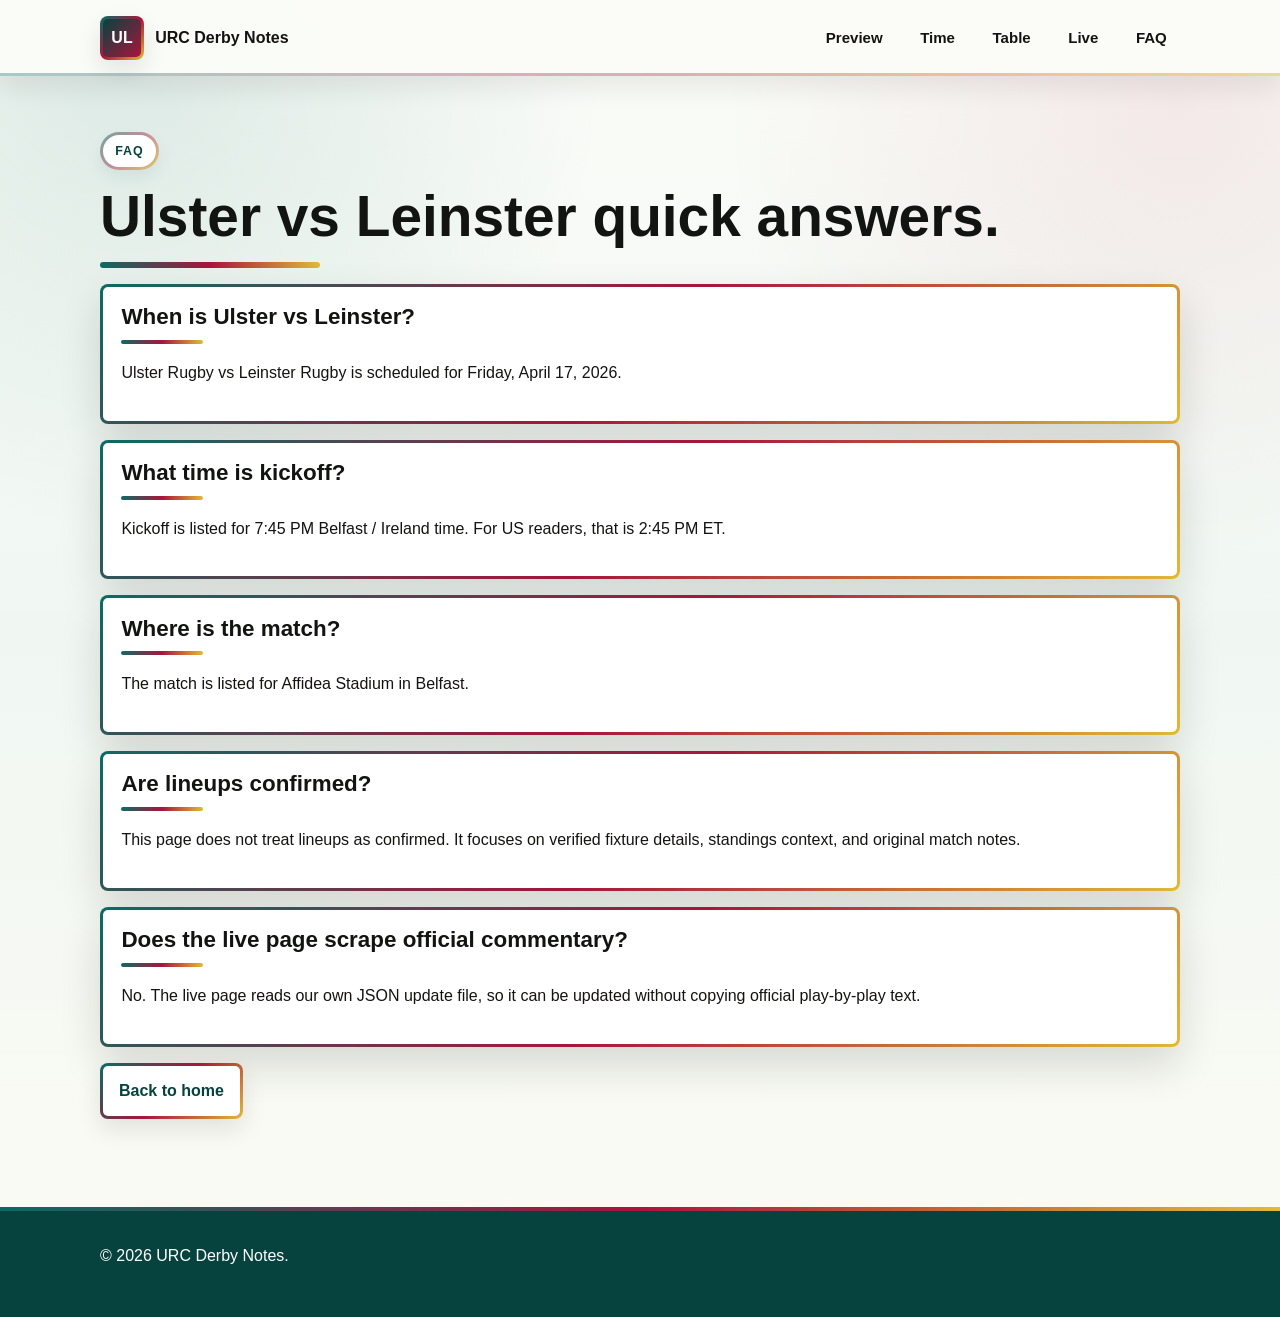
==== pages/faq.html @ bc08bb74 "Initial Ulster Leinster URC preview site" ====
<!doctype html>
<html lang="en">
  <head>
    <meta charset="utf-8">
    <meta name="viewport" content="width=device-width, initial-scale=1">
    <meta name="google-site-verification" content="zPeMqoo2h3M_oqIertTkiu1rAj5quQBwW_J42bXbuFM">
    <title>Ulster vs Leinster FAQ</title>
    <meta name="description" content="Short FAQ for Ulster Rugby vs Leinster Rugby in the 2026 BKT United Rugby Championship.">
    <link rel="canonical" href="https://zeshanalikhan.github.io/ulster-leinster-urc-preview/pages/faq.html">
    <link rel="stylesheet" href="../styles.css">
    <script type="application/ld+json">
      {
        "@context": "https://schema.org",
        "@type": "FAQPage",
        "mainEntity": [
          {
            "@type": "Question",
            "name": "When is Ulster vs Leinster?",
            "acceptedAnswer": {
              "@type": "Answer",
              "text": "Ulster Rugby vs Leinster Rugby is scheduled for Friday, April 17, 2026."
            }
          },
          {
            "@type": "Question",
            "name": "What time is Ulster vs Leinster?",
            "acceptedAnswer": {
              "@type": "Answer",
              "text": "Kickoff is listed for 7:45 PM Belfast and Ireland time, which is 2:45 PM ET for US readers."
            }
          },
          {
            "@type": "Question",
            "name": "Where is Ulster vs Leinster being played?",
            "acceptedAnswer": {
              "@type": "Answer",
              "text": "The match is listed for Affidea Stadium in Belfast."
            }
          }
        ]
      }
    </script>
  </head>
  <body>
    <header class="site-header">
      <div class="nav-wrap">
        <a class="brand" href="../index.html"><span class="brand-mark">UL</span><span>URC Derby Notes</span></a>
        <nav class="nav-links" aria-label="Main navigation">
          <a href="match-preview.html">Preview</a>
          <a href="how-to-watch.html">Time</a>
          <a href="table-context.html">Table</a>
          <a href="live-updates.html">Live</a>
          <a href="faq.html">FAQ</a>
        </nav>
      </div>
    </header>
    <main>
      <article class="article">
        <span class="eyebrow">FAQ</span>
        <h1>Ulster vs Leinster quick answers.</h1>
        <div class="faq-list">
          <section class="panel">
            <h2>When is Ulster vs Leinster?</h2>
            <p>Ulster Rugby vs Leinster Rugby is scheduled for Friday, April 17, 2026.</p>
          </section>
          <section class="panel">
            <h2>What time is kickoff?</h2>
            <p>Kickoff is listed for 7:45 PM Belfast / Ireland time. For US readers, that is 2:45 PM ET.</p>
          </section>
          <section class="panel">
            <h2>Where is the match?</h2>
            <p>The match is listed for Affidea Stadium in Belfast.</p>
          </section>
          <section class="panel">
            <h2>Are lineups confirmed?</h2>
            <p>This page does not treat lineups as confirmed. It focuses on verified fixture details, standings context, and original match notes.</p>
          </section>
          <section class="panel">
            <h2>Does the live page scrape official commentary?</h2>
            <p>No. The live page reads our own JSON update file, so it can be updated without copying official play-by-play text.</p>
          </section>
        </div>
        <a class="button secondary" href="../index.html">Back to home</a>
      </article>
    </main>
    <footer class="site-footer"><div class="footer-inner"><p>&copy; <span data-year>2026</span> URC Derby Notes.</p></div></footer>
    <script src="../app.js" defer></script>
  </body>
</html>
---- styles.css ----
:root {
  --ink: #151311;
  --paper: #fbfcf8;
  --panel: #ffffff;
  --muted: #62645e;
  --line: #1f211b;
  --line-soft: #c6cbbd;
  --teal: #0b6b63;
  --teal-deep: #06433f;
  --ruby: #a9153c;
  --sun: #e0ba38;
  --mint: #edf8f4;
  --border-sport: linear-gradient(135deg, var(--teal), var(--ruby), var(--sun));
  --border-soft: linear-gradient(135deg, rgba(11, 107, 99, 0.55), rgba(169, 21, 60, 0.45), rgba(224, 186, 56, 0.7));
  --shadow: 0 18px 42px rgba(21, 19, 17, 0.14);
  --soft-shadow: 0 10px 24px rgba(21, 19, 17, 0.1);
}

* {
  box-sizing: border-box;
}

html {
  scroll-behavior: smooth;
}

body {
  margin: 0;
  background:
    radial-gradient(circle at 10% 4%, rgba(11, 107, 99, 0.12), transparent 28%),
    radial-gradient(circle at 92% 8%, rgba(169, 21, 60, 0.08), transparent 27%),
    linear-gradient(180deg, #fbfcf8 0%, #f0f7f2 48%, #fcfbf4 100%);
  color: var(--ink);
  font-family: Arial, Helvetica, sans-serif;
  line-height: 1.65;
}

img {
  display: block;
  max-width: 100%;
}

a {
  color: var(--teal);
  font-weight: 800;
  text-underline-offset: 0.22em;
}

a:hover {
  color: var(--ruby);
}

.skip-link {
  left: 1rem;
  position: absolute;
  top: -4rem;
  z-index: 50;
}

.skip-link:focus {
  background: var(--sun);
  border: 3px solid transparent;
  background:
    linear-gradient(var(--sun), var(--sun)) padding-box,
    var(--border-sport) border-box;
  color: var(--ink);
  padding: 0.75rem 1rem;
  top: 1rem;
}

.site-header {
  background: rgba(251, 252, 248, 0.96);
  border-bottom: 0;
  box-shadow: 0 12px 26px rgba(21, 19, 17, 0.08);
  position: sticky;
  top: 0;
  z-index: 20;
}

.site-header::after {
  background: linear-gradient(90deg, rgba(11, 107, 99, 0.35), rgba(169, 21, 60, 0.35), rgba(224, 186, 56, 0.55));
  bottom: 0;
  content: "";
  height: 3px;
  left: 0;
  position: absolute;
  right: 0;
}

.nav-wrap,
.hero-inner,
.section,
.footer-inner,
.article {
  margin: 0 auto;
  max-width: 1120px;
  padding: 0 1.25rem;
}

.nav-wrap {
  align-items: center;
  display: flex;
  gap: 1rem;
  justify-content: space-between;
  min-height: 76px;
}

.brand {
  align-items: center;
  color: var(--ink);
  display: inline-flex;
  font-weight: 900;
  gap: 0.7rem;
  text-decoration: none;
}

.brand-mark {
  align-items: center;
  background:
    linear-gradient(135deg, var(--teal-deep), var(--ruby)) padding-box,
    var(--border-sport) border-box;
  border: 3px solid transparent;
  border-radius: 8px;
  box-shadow: var(--soft-shadow);
  color: #fff;
  display: inline-flex;
  height: 44px;
  justify-content: center;
  letter-spacing: 0;
  width: 44px;
}

.nav-links {
  align-items: center;
  display: flex;
  flex-wrap: wrap;
  gap: 0.7rem;
  justify-content: flex-end;
}

.nav-links a {
  border: 2px solid transparent;
  border-radius: 999px;
  color: var(--ink);
  font-size: 0.94rem;
  padding: 0.48rem 0.7rem;
  text-decoration: none;
}

.nav-links a:hover {
  background: var(--mint);
  border-color: rgba(11, 107, 99, 0.25);
}

.hero {
  padding: 3.1rem 0 2.8rem;
}

.hero-inner {
  align-items: center;
  display: grid;
  gap: 2rem;
  grid-template-columns: minmax(0, 1.03fr) minmax(300px, 0.97fr);
}

.eyebrow {
  align-items: center;
  background:
    linear-gradient(#ffffff, #ffffff) padding-box,
    var(--border-soft) border-box;
  border: 3px solid transparent;
  border-radius: 999px;
  box-shadow: 0 8px 16px rgba(11, 107, 99, 0.08);
  color: var(--teal-deep);
  display: inline-flex;
  font-size: 0.78rem;
  font-weight: 900;
  letter-spacing: 0.08em;
  padding: 0.36rem 0.76rem;
  text-transform: uppercase;
}

h1,
h2,
h3 {
  color: #121411;
  letter-spacing: 0;
  line-height: 1.08;
  text-wrap: balance;
}

h1 {
  font-size: 3.55rem;
  font-weight: 900;
  margin: 1rem 0 1rem;
}

h2 {
  font-size: 2.45rem;
  font-weight: 900;
  margin: 0 0 1rem;
}

h3 {
  font-size: 1.18rem;
  font-weight: 900;
  margin: 0 0 0.55rem;
}

h1::after,
h2::after {
  background: linear-gradient(90deg, var(--teal), var(--ruby), var(--sun));
  border-radius: 999px;
  content: "";
  display: block;
}

h1::after {
  height: 6px;
  margin-top: 0.9rem;
  width: min(220px, 38vw);
}

h2::after {
  height: 4px;
  margin-top: 0.65rem;
  width: 82px;
}

p {
  margin: 0 0 1rem;
}

.lede {
  color: #29322d;
  font-size: 1.08rem;
  margin-top: 1.15rem;
  max-width: 780px;
}

.cta-row {
  display: flex;
  flex-wrap: wrap;
  gap: 0.8rem;
  margin: 1.5rem 0 0;
}

.button {
  align-items: center;
  background:
    linear-gradient(var(--teal-deep), var(--teal-deep)) padding-box,
    var(--border-sport) border-box;
  border: 3px solid transparent;
  border-radius: 8px;
  box-shadow: var(--soft-shadow);
  color: #fff;
  display: inline-flex;
  font-weight: 900;
  justify-content: center;
  min-height: 48px;
  padding: 0.75rem 1rem;
  text-decoration: none;
}

.button:hover {
  background: var(--ruby);
  color: #fff;
  transform: translateY(-1px);
}

.button.secondary {
  background:
    linear-gradient(#ffffff, #ffffff) padding-box,
    var(--border-sport) border-box;
  color: var(--teal-deep);
}

.button.bonus {
  background:
    linear-gradient(var(--sun), var(--sun)) padding-box,
    var(--border-sport) border-box;
  color: var(--ink);
}

.quick-facts {
  display: grid;
  gap: 0.8rem;
  grid-template-columns: repeat(2, minmax(0, 1fr));
  margin-top: 1.25rem;
}

.quick-facts div,
.panel,
.image-frame,
.hero-card,
.info-table,
.feature-band,
.live-card,
.standings-card {
  background:
    linear-gradient(var(--panel), var(--panel)) padding-box,
    var(--border-sport) border-box;
  border: 3px solid transparent;
  border-radius: 8px;
  box-shadow: var(--shadow);
}

.quick-facts div {
  padding: 0.9rem;
}

.quick-facts span,
.info-table span {
  color: var(--muted);
  display: block;
  font-size: 0.78rem;
  font-weight: 900;
  letter-spacing: 0.08em;
  text-transform: uppercase;
}

.quick-facts strong {
  display: block;
  margin-top: 0.18rem;
}

.hero-card {
  overflow: hidden;
  position: relative;
}

.hero-card img,
.image-frame img {
  width: 100%;
}

.scoreboard {
  align-items: center;
  background: linear-gradient(135deg, #ffffff, #eef8f4);
  border-top: 3px solid transparent;
  border-image: linear-gradient(90deg, var(--teal), var(--ruby), var(--sun)) 1;
  display: grid;
  gap: 0.7rem;
  grid-template-columns: 1fr auto 1fr;
  padding: 1rem;
}

.scoreboard div {
  align-items: center;
  display: flex;
  gap: 0.55rem;
  font-weight: 900;
}

.dot {
  border: 2px solid rgba(11, 107, 99, 0.55);
  border-radius: 50%;
  display: inline-flex;
  height: 16px;
  width: 16px;
}

.ulster {
  background: var(--ruby);
}

.leinster {
  background: var(--teal);
}

.section {
  padding-bottom: 3rem;
}

.two-col {
  align-items: center;
  display: grid;
  gap: 2rem;
  grid-template-columns: minmax(0, 0.95fr) minmax(300px, 1.05fr);
}

.image-frame {
  margin: 0;
  overflow: hidden;
}

.image-frame figcaption {
  border-top: 3px solid transparent;
  border-image: linear-gradient(90deg, var(--teal), var(--ruby), var(--sun)) 1;
  color: var(--muted);
  font-size: 0.9rem;
  font-weight: 700;
  padding: 0.85rem 1rem;
}

.card-grid {
  display: grid;
  gap: 1rem;
  grid-template-columns: repeat(3, minmax(0, 1fr));
}

.panel,
.live-card {
  padding: 1.15rem;
}

.feature-band {
  align-items: center;
  background:
    linear-gradient(135deg, #ffffff, #eef8f4) padding-box,
    var(--border-sport) border-box;
  display: flex;
  gap: 1.5rem;
  justify-content: space-between;
  padding: 1.35rem;
}

.article {
  padding-bottom: 3.5rem;
  padding-top: 3.5rem;
}

.article .panel {
  margin-bottom: 1rem;
}

.info-table {
  display: grid;
  margin: 1.5rem 0;
  overflow: hidden;
}

.info-table div {
  align-items: center;
  border-bottom: 2px solid rgba(11, 107, 99, 0.18);
  display: grid;
  gap: 1rem;
  grid-template-columns: minmax(130px, 0.4fr) 1fr;
  padding: 0.95rem 1rem;
}

.info-table div:last-child {
  border-bottom: 0;
}

.info-table.compact {
  box-shadow: none;
  margin-top: 1rem;
}

.standings-card {
  display: grid;
  gap: 0.8rem;
  margin: 1.5rem 0;
  padding: 1rem;
}

.standings-card div {
  align-items: center;
  background:
    linear-gradient(135deg, #ffffff, #f4fbf6) padding-box,
    var(--border-soft) border-box;
  border: 2px solid transparent;
  border-radius: 8px;
  display: grid;
  gap: 0.8rem;
  grid-template-columns: auto 1fr auto;
  padding: 0.95rem 1rem;
}

.standings-card span {
  align-items: center;
  background: var(--teal-deep);
  border-radius: 50%;
  color: #fff;
  display: inline-flex;
  font-weight: 900;
  height: 36px;
  justify-content: center;
  width: 36px;
}

.standings-card em {
  color: var(--ruby);
  font-style: normal;
  font-weight: 900;
}

.score-strip {
  align-items: center;
  background:
    linear-gradient(var(--mint), var(--mint)) padding-box,
    var(--border-sport) border-box;
  border: 3px solid transparent;
  border-radius: 8px;
  display: grid;
  gap: 0.8rem;
  grid-template-columns: 1fr auto 1fr;
  margin: 1rem 0;
  padding: 1rem;
  text-align: center;
}

.score-strip strong {
  color: var(--ruby);
  font-size: 2rem;
}

.note-list {
  margin: 1rem 0;
  padding-left: 1.2rem;
}

.note-list li {
  margin-bottom: 0.55rem;
}

.small-note {
  color: var(--muted);
  font-size: 0.94rem;
  font-weight: 700;
  margin-top: 1rem;
}

.faq-list h2 {
  font-size: 1.4rem;
}

.site-footer {
  background: var(--teal-deep);
  border-top: 4px solid transparent;
  border-image: linear-gradient(90deg, var(--teal), var(--ruby), var(--sun)) 1;
  color: #fff;
  margin-top: 2rem;
  padding: 2rem 0;
}

.site-footer a {
  color: #fff;
}

.footer-inner {
  align-items: center;
  display: flex;
  gap: 1rem;
  justify-content: space-between;
}

.bonus-link-wrap {
  margin: 1rem auto 0;
  max-width: 1120px;
  padding: 0 1.25rem;
}

.bonus-link {
  color: #f7df82;
}

.error-page {
  display: grid;
  min-height: 100vh;
  place-items: center;
  padding: 1.25rem;
}

.centered {
  max-width: 680px;
  text-align: center;
}

@media (max-width: 860px) {
  .hero-inner,
  .two-col,
  .card-grid,
  .feature-band {
    grid-template-columns: 1fr;
  }

  .feature-band {
    display: grid;
  }

  h1 {
    font-size: 2.7rem;
  }

  h2 {
    font-size: 2rem;
  }

  .quick-facts {
    grid-template-columns: 1fr;
  }

  .footer-inner,
  .nav-wrap {
    align-items: flex-start;
    flex-direction: column;
    padding-bottom: 1rem;
    padding-top: 1rem;
  }

  .nav-links {
    justify-content: flex-start;
  }
}

@media (max-width: 540px) {
  .hero {
    padding-top: 2.3rem;
  }

  h1 {
    font-size: 2.25rem;
  }

  .scoreboard,
  .score-strip,
  .info-table div,
  .standings-card div {
    grid-template-columns: 1fr;
  }

  .scoreboard strong {
    justify-self: start;
  }

  .score-strip {
    text-align: left;
  }
}
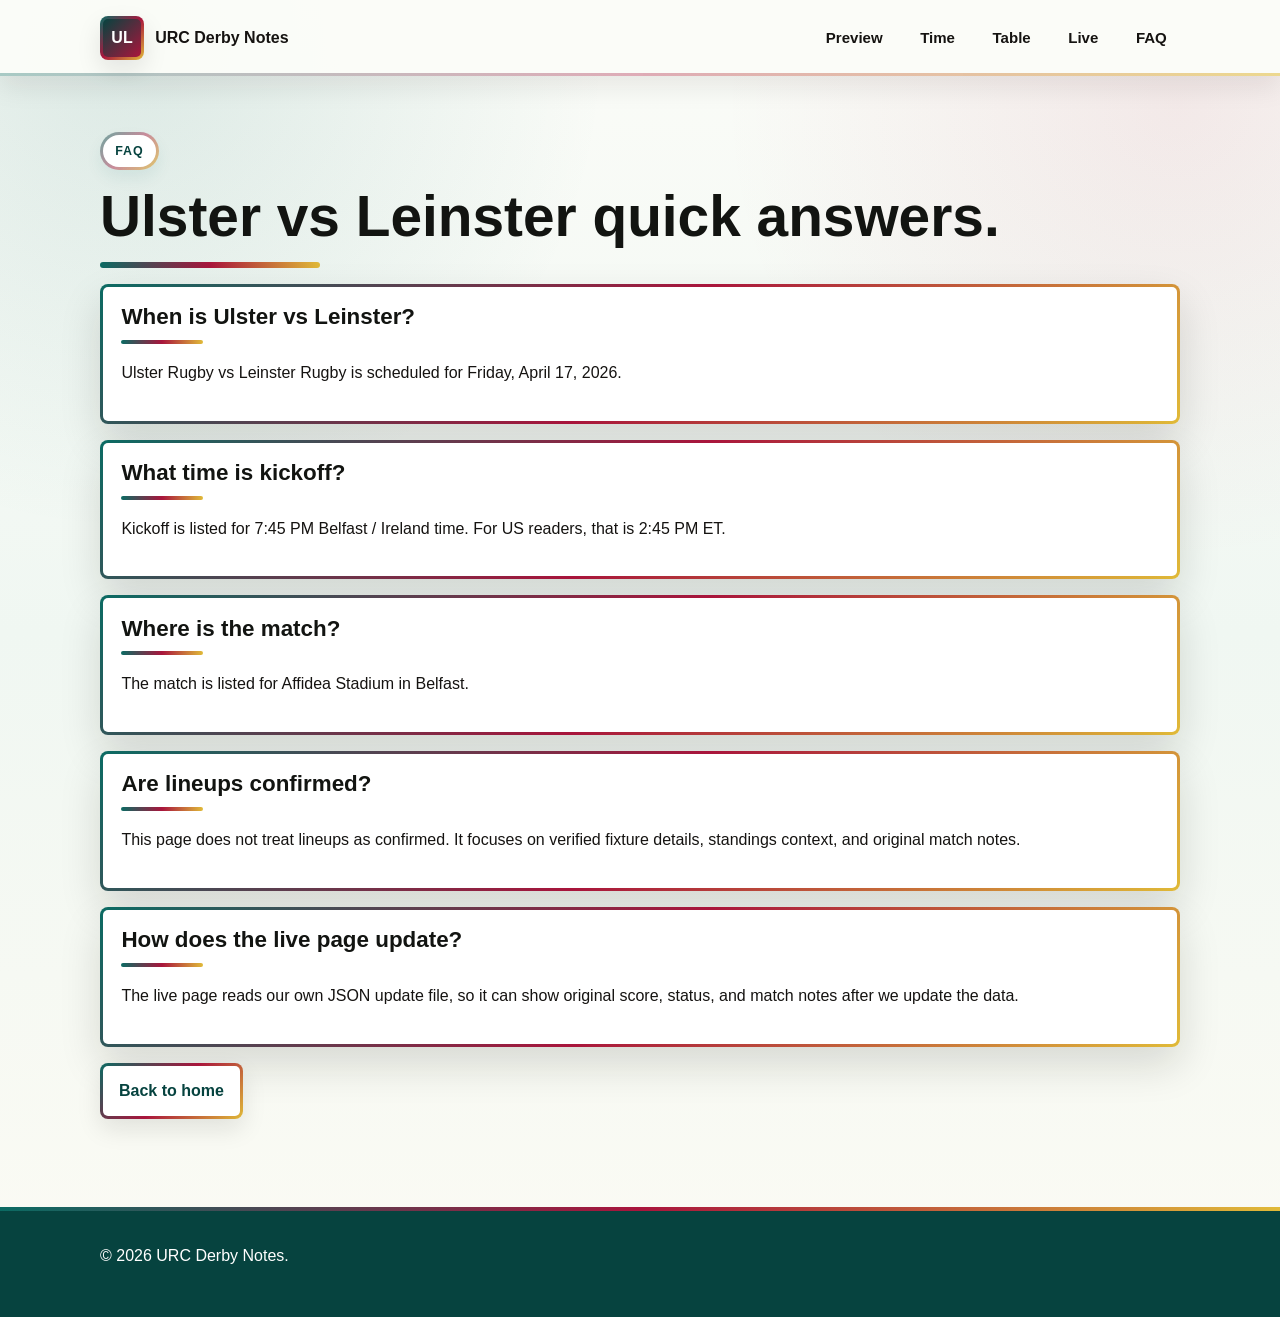
==== commit 3e883c40: "Remove external match centre button" ====
--- a/pages/faq.html
+++ b/pages/faq.html
@@ -76,8 +76,8 @@
             <p>This page does not treat lineups as confirmed. It focuses on verified fixture details, standings context, and original match notes.</p>
           </section>
           <section class="panel">
-            <h2>Does the live page scrape official commentary?</h2>
-            <p>No. The live page reads our own JSON update file, so it can be updated without copying official play-by-play text.</p>
+            <h2>How does the live page update?</h2>
+            <p>The live page reads our own JSON update file, so it can show original score, status, and match notes after we update the data.</p>
           </section>
         </div>
         <a class="button secondary" href="../index.html">Back to home</a>
